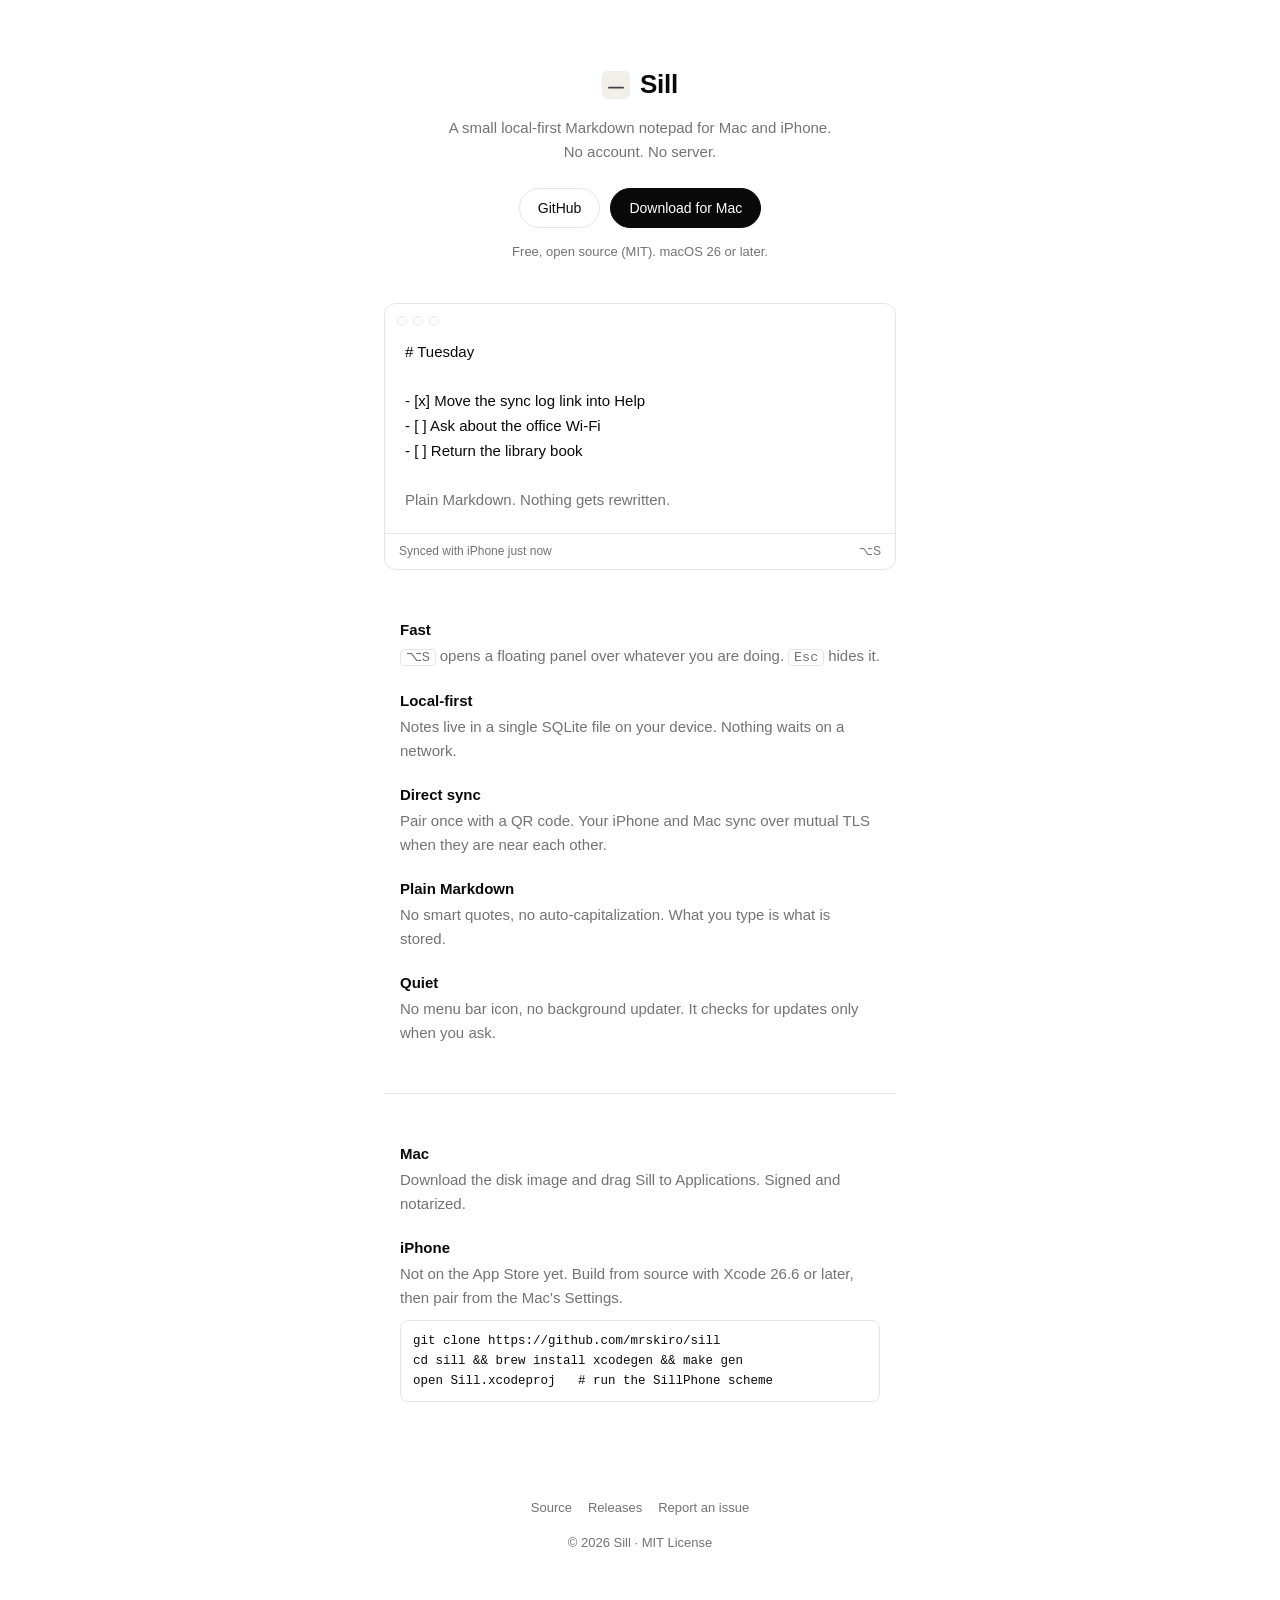
==== site/index.html @ 099921ef "site: add the landing page and publish it with GitHub Pages A single static page under site/ (no JS," ====
<!doctype html>
<html lang="en">
<head>
<meta charset="utf-8">
<meta name="viewport" content="width=device-width, initial-scale=1">
<title>Sill — Local-first Markdown notes for Mac and iPhone</title>
<meta name="description" content="A small local-first Markdown notepad for Mac and iPhone. No account, no server. Your devices sync directly when they are near each other.">
<meta property="og:title" content="Sill">
<meta property="og:description" content="A small local-first Markdown notepad for Mac and iPhone. No account, no server.">
<meta property="og:type" content="website">
<link rel="icon" href="data:image/svg+xml,%3Csvg xmlns='http://www.w3.org/2000/svg' viewBox='0 0 64 64'%3E%3Crect width='64' height='64' rx='14' fill='%23F4F3EF'/%3E%3Crect x='14' y='36' width='36' height='4' rx='1' fill='%23404046'/%3E%3C/svg%3E">
<style>
  :root {
    color-scheme: light dark;
    --bg: #FFFFFF;
    --ink: #0A0A0A;
    --muted: #737373;
    --line: #E5E5E5;
    --button: #0A0A0A;
    --button-ink: #FFFFFF;
    --mark-ground: #F0EFEA;
    --mark-bar: #404046;
  }
  @media (prefers-color-scheme: dark) {
    :root {
      --bg: #0A0A0A;
      --ink: #F5F5F5;
      --muted: #8A8A8A;
      --line: #262626;
      --button: #F5F5F5;
      --button-ink: #0A0A0A;
      --mark-ground: #232326;
      --mark-bar: #EDEDF2;
    }
  }

  * { box-sizing: border-box; }
  body {
    margin: 0;
    padding: 64px 24px 48px;
    font-family: -apple-system, BlinkMacSystemFont, "SF Pro Text", "Helvetica Neue", Helvetica, Arial, sans-serif;
    font-size: 15px;
    line-height: 1.6;
    color: var(--ink);
    background: var(--bg);
    -webkit-font-smoothing: antialiased;
  }
  a { color: inherit; }
  main { max-width: 32rem; margin: 0 auto; }
  kbd {
    font-family: ui-monospace, "SF Mono", Menlo, monospace;
    font-size: 0.9em;
    padding: 0 0.35em;
    border: 1px solid var(--line);
    border-radius: 4px;
    white-space: nowrap;
  }

  .brand { display: flex; align-items: center; justify-content: center; gap: 10px; font-size: 26px; font-weight: 600; letter-spacing: -0.01em; }
  .mark { width: 28px; height: 28px; }
  .tagline { text-align: center; color: var(--muted); margin: 10px 0 24px; }

  .actions { display: flex; justify-content: center; gap: 10px; flex-wrap: wrap; }
  .button {
    display: inline-block; padding: 8px 18px; border-radius: 999px;
    font-weight: 500; text-decoration: none; font-size: 14px;
    background: var(--button); color: var(--button-ink); border: 1px solid var(--button);
  }
  .button.ghost { background: transparent; color: var(--ink); border-color: var(--line); }
  .fine { text-align: center; color: var(--muted); font-size: 13px; margin: 14px 0 0; }

  /* An illustration of the floating panel, not a screenshot. */
  .panel { margin: 40px 0 48px; border: 1px solid var(--line); border-radius: 12px; overflow: hidden; }
  .panel-bar { display: flex; gap: 6px; padding: 12px 12px 0; }
  .panel-bar i { width: 10px; height: 10px; border-radius: 50%; border: 1px solid var(--line); }
  .panel-body { padding: 14px 20px 20px; white-space: pre-wrap; line-height: 1.65; }
  .panel-body .dim { color: var(--muted); }
  .panel-foot { display: flex; justify-content: space-between; padding: 8px 14px; border-top: 1px solid var(--line); font-size: 12px; color: var(--muted); }

  .features { margin: 0; padding: 0 16px; }
  .features dt { font-weight: 600; margin-top: 20px; }
  .features dd { margin: 2px 0 0; color: var(--muted); }

  hr { border: 0; border-top: 1px solid var(--line); margin: 48px 0; }

  .get dt { font-weight: 600; margin-top: 20px; }
  .get dd { margin: 2px 0 0; color: var(--muted); }
  .get { padding: 0 16px; }
  pre {
    margin: 10px 0 0; padding: 10px 12px; border: 1px solid var(--line); border-radius: 8px;
    font-family: ui-monospace, "SF Mono", Menlo, monospace; font-size: 12.5px; line-height: 1.6;
    color: var(--ink); overflow-x: auto;
  }

  footer { margin-top: 96px; text-align: center; font-size: 13px; color: var(--muted); }
  footer nav { display: flex; flex-wrap: wrap; justify-content: center; gap: 6px 16px; }
  footer a { text-decoration: none; }
  footer a:hover { text-decoration: underline; }
  footer p { margin: 14px 0 0; }
</style>
</head>
<body>
<main>
  <div class="brand">
    <svg class="mark" viewBox="0 0 64 64" aria-hidden="true">
      <rect width="64" height="64" rx="14" fill="var(--mark-ground)" stroke="var(--line)"/>
      <rect x="14" y="36" width="36" height="4" rx="1" fill="var(--mark-bar)"/>
    </svg>
    Sill
  </div>
  <p class="tagline">A small local-first Markdown notepad for Mac and iPhone.<br>No account. No server.</p>
  <div class="actions">
    <a class="button ghost" href="https://github.com/mrskiro/sill">GitHub</a>
    <a class="button" href="https://github.com/mrskiro/sill/releases/latest">Download for Mac</a>
  </div>
  <p class="fine">Free, open source (MIT). macOS 26 or later.</p>

  <div class="panel" aria-hidden="true">
    <div class="panel-bar"><i></i><i></i><i></i></div>
    <div class="panel-body"># Tuesday

- [x] Move the sync log link into Help
- [ ] Ask about the office Wi-Fi
- [ ] Return the library book

<span class="dim">Plain Markdown. Nothing gets rewritten.</span></div>
    <div class="panel-foot"><span>Synced with iPhone just now</span><span>⌥S</span></div>
  </div>

  <dl class="features">
    <dt>Fast</dt>
    <dd><kbd>⌥S</kbd> opens a floating panel over whatever you are doing. <kbd>Esc</kbd> hides it.</dd>
    <dt>Local-first</dt>
    <dd>Notes live in a single SQLite file on your device. Nothing waits on a network.</dd>
    <dt>Direct sync</dt>
    <dd>Pair once with a QR code. Your iPhone and Mac sync over mutual TLS when they are near each other.</dd>
    <dt>Plain Markdown</dt>
    <dd>No smart quotes, no auto-capitalization. What you type is what is stored.</dd>
    <dt>Quiet</dt>
    <dd>No menu bar icon, no background updater. It checks for updates only when you ask.</dd>
  </dl>

  <hr>

  <dl class="get">
    <dt>Mac</dt>
    <dd>Download the disk image and drag Sill to Applications. Signed and notarized.</dd>
    <dt>iPhone</dt>
    <dd>Not on the App Store yet. Build from source with Xcode 26.6 or later, then pair from the Mac's Settings.
      <pre>git clone https://github.com/mrskiro/sill
cd sill &amp;&amp; brew install xcodegen &amp;&amp; make gen
open Sill.xcodeproj   # run the SillPhone scheme</pre>
    </dd>
  </dl>

  <footer>
    <nav>
      <a href="https://github.com/mrskiro/sill">Source</a>
      <a href="https://github.com/mrskiro/sill/releases">Releases</a>
      <a href="https://github.com/mrskiro/sill/issues/new/choose">Report an issue</a>
    </nav>
    <p>© 2026 Sill · MIT License</p>
  </footer>
</main>
</body>
</html>
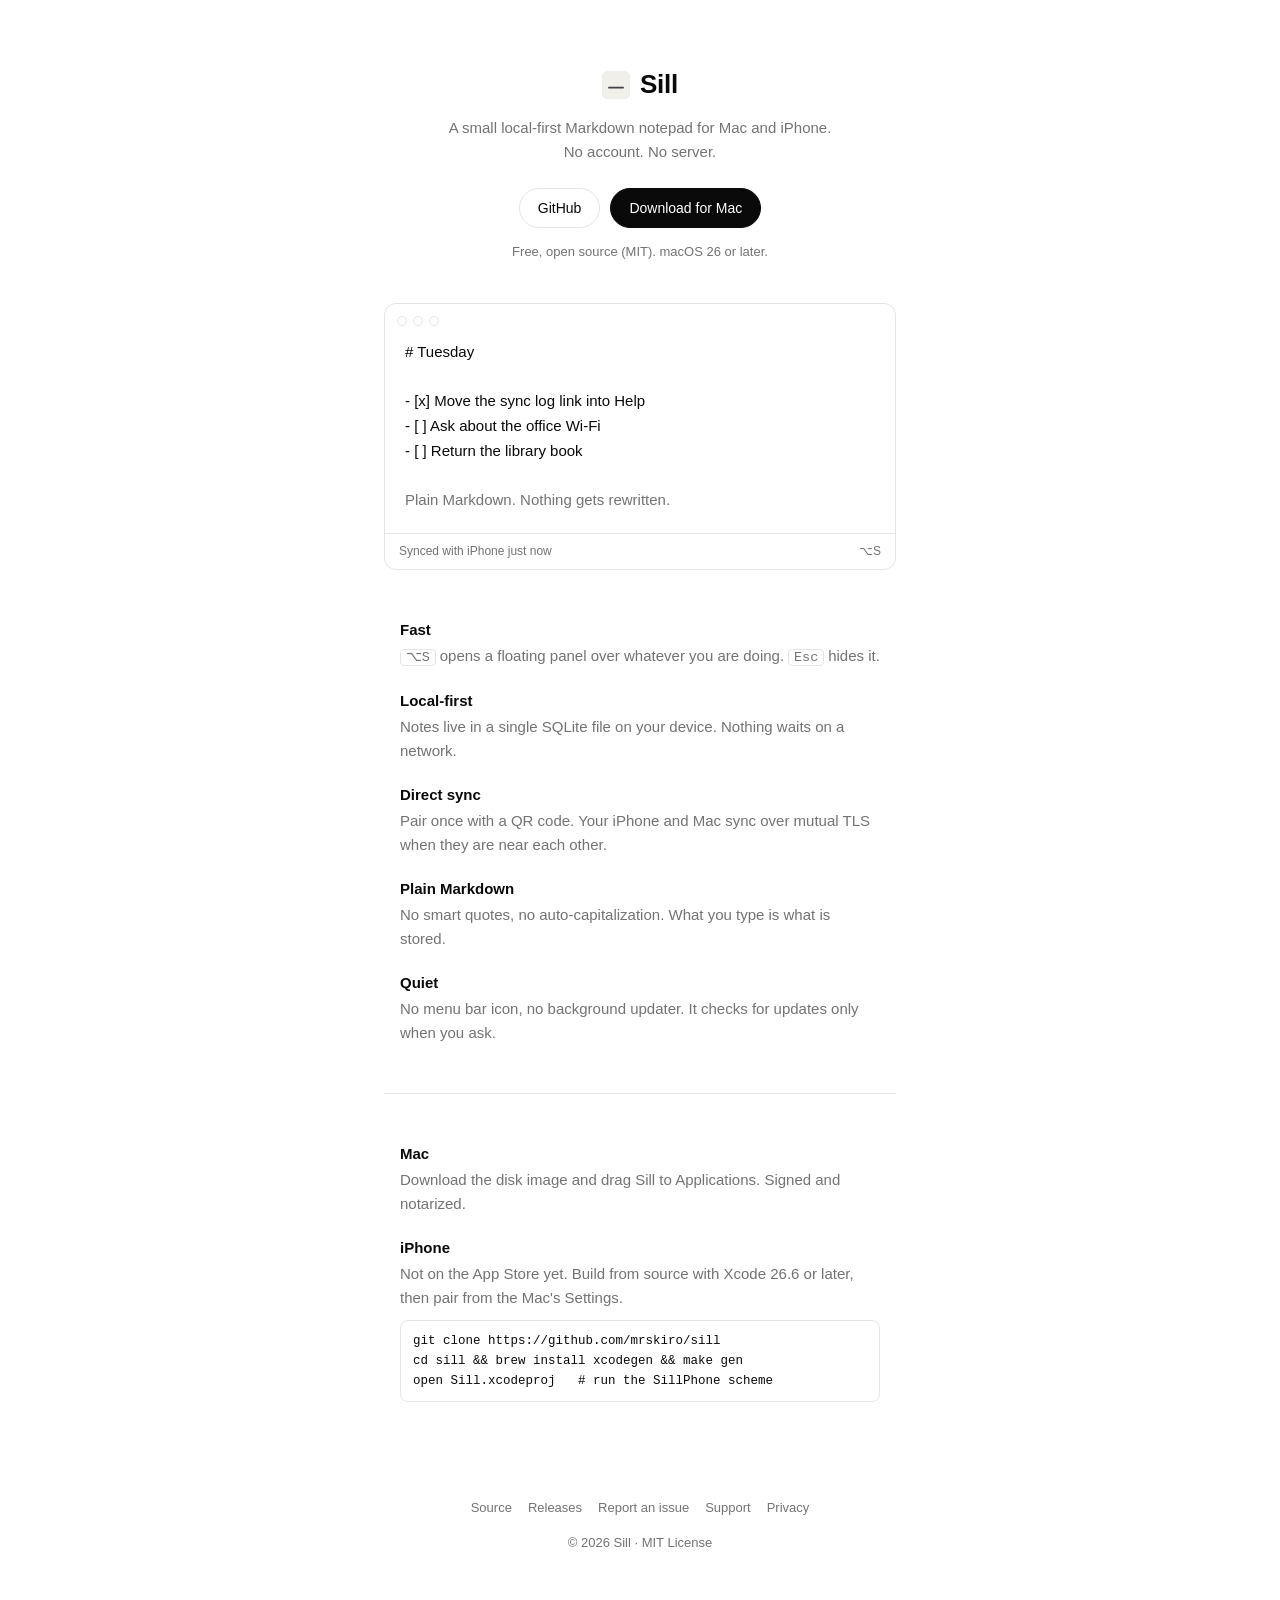
==== commit 5610e586: "site: add the privacy policy and support pages, link them from both apps App Store review needs a pr" ====
--- a/site/index.html
+++ b/site/index.html
@@ -8,96 +8,9 @@
 <meta property="og:title" content="Sill">
 <meta property="og:description" content="A small local-first Markdown notepad for Mac and iPhone. No account, no server.">
 <meta property="og:type" content="website">
-<link rel="icon" href="data:image/svg+xml,%3Csvg xmlns='http://www.w3.org/2000/svg' viewBox='0 0 64 64'%3E%3Crect width='64' height='64' rx='14' fill='%23F4F3EF'/%3E%3Crect x='14' y='36' width='36' height='4' rx='1' fill='%23404046'/%3E%3C/svg%3E">
-<style>
-  :root {
-    color-scheme: light dark;
-    --bg: #FFFFFF;
-    --ink: #0A0A0A;
-    --muted: #737373;
-    --line: #E5E5E5;
-    --button: #0A0A0A;
-    --button-ink: #FFFFFF;
-    --mark-ground: #F0EFEA;
-    --mark-bar: #404046;
-  }
-  @media (prefers-color-scheme: dark) {
-    :root {
-      --bg: #0A0A0A;
-      --ink: #F5F5F5;
-      --muted: #8A8A8A;
-      --line: #262626;
-      --button: #F5F5F5;
-      --button-ink: #0A0A0A;
-      --mark-ground: #232326;
-      --mark-bar: #EDEDF2;
-    }
-  }
-
-  * { box-sizing: border-box; }
-  body {
-    margin: 0;
-    padding: 64px 24px 48px;
-    font-family: -apple-system, BlinkMacSystemFont, "SF Pro Text", "Helvetica Neue", Helvetica, Arial, sans-serif;
-    font-size: 15px;
-    line-height: 1.6;
-    color: var(--ink);
-    background: var(--bg);
-    -webkit-font-smoothing: antialiased;
-  }
-  a { color: inherit; }
-  main { max-width: 32rem; margin: 0 auto; }
-  kbd {
-    font-family: ui-monospace, "SF Mono", Menlo, monospace;
-    font-size: 0.9em;
-    padding: 0 0.35em;
-    border: 1px solid var(--line);
-    border-radius: 4px;
-    white-space: nowrap;
-  }
-
-  .brand { display: flex; align-items: center; justify-content: center; gap: 10px; font-size: 26px; font-weight: 600; letter-spacing: -0.01em; }
-  .mark { width: 28px; height: 28px; }
-  .tagline { text-align: center; color: var(--muted); margin: 10px 0 24px; }
-
-  .actions { display: flex; justify-content: center; gap: 10px; flex-wrap: wrap; }
-  .button {
-    display: inline-block; padding: 8px 18px; border-radius: 999px;
-    font-weight: 500; text-decoration: none; font-size: 14px;
-    background: var(--button); color: var(--button-ink); border: 1px solid var(--button);
-  }
-  .button.ghost { background: transparent; color: var(--ink); border-color: var(--line); }
-  .fine { text-align: center; color: var(--muted); font-size: 13px; margin: 14px 0 0; }
-
-  /* An illustration of the floating panel, not a screenshot. */
-  .panel { margin: 40px 0 48px; border: 1px solid var(--line); border-radius: 12px; overflow: hidden; }
-  .panel-bar { display: flex; gap: 6px; padding: 12px 12px 0; }
-  .panel-bar i { width: 10px; height: 10px; border-radius: 50%; border: 1px solid var(--line); }
-  .panel-body { padding: 14px 20px 20px; white-space: pre-wrap; line-height: 1.65; }
-  .panel-body .dim { color: var(--muted); }
-  .panel-foot { display: flex; justify-content: space-between; padding: 8px 14px; border-top: 1px solid var(--line); font-size: 12px; color: var(--muted); }
-
-  .features { margin: 0; padding: 0 16px; }
-  .features dt { font-weight: 600; margin-top: 20px; }
-  .features dd { margin: 2px 0 0; color: var(--muted); }
-
-  hr { border: 0; border-top: 1px solid var(--line); margin: 48px 0; }
-
-  .get dt { font-weight: 600; margin-top: 20px; }
-  .get dd { margin: 2px 0 0; color: var(--muted); }
-  .get { padding: 0 16px; }
-  pre {
-    margin: 10px 0 0; padding: 10px 12px; border: 1px solid var(--line); border-radius: 8px;
-    font-family: ui-monospace, "SF Mono", Menlo, monospace; font-size: 12.5px; line-height: 1.6;
-    color: var(--ink); overflow-x: auto;
-  }
-
-  footer { margin-top: 96px; text-align: center; font-size: 13px; color: var(--muted); }
-  footer nav { display: flex; flex-wrap: wrap; justify-content: center; gap: 6px 16px; }
-  footer a { text-decoration: none; }
-  footer a:hover { text-decoration: underline; }
-  footer p { margin: 14px 0 0; }
-</style>
+<link rel="icon" href="favicon.png" sizes="64x64" type="image/png">
+<link rel="apple-touch-icon" href="apple-touch-icon.png">
+<link rel="stylesheet" href="style.css">
 </head>
 <body>
 <main>
@@ -158,6 +71,8 @@
       <a href="https://github.com/mrskiro/sill">Source</a>
       <a href="https://github.com/mrskiro/sill/releases">Releases</a>
       <a href="https://github.com/mrskiro/sill/issues/new/choose">Report an issue</a>
+      <a href="support.html">Support</a>
+      <a href="privacy.html">Privacy</a>
     </nav>
     <p>© 2026 Sill · MIT License</p>
   </footer>
--- a/site/style.css
+++ b/site/style.css
@@ -0,0 +1,99 @@
+:root {
+  color-scheme: light dark;
+  --bg: #FFFFFF;
+  --ink: #0A0A0A;
+  --muted: #737373;
+  --line: #E5E5E5;
+  --button: #0A0A0A;
+  --button-ink: #FFFFFF;
+  --mark-ground: #F0EFEA;
+  --mark-bar: #404046;
+}
+@media (prefers-color-scheme: dark) {
+  :root {
+    --bg: #0A0A0A;
+    --ink: #F5F5F5;
+    --muted: #8A8A8A;
+    --line: #262626;
+    --button: #F5F5F5;
+    --button-ink: #0A0A0A;
+    --mark-ground: #232326;
+    --mark-bar: #EDEDF2;
+  }
+}
+
+* { box-sizing: border-box; }
+body {
+  margin: 0;
+  padding: 64px 24px 48px;
+  font-family: -apple-system, BlinkMacSystemFont, "SF Pro Text", "Helvetica Neue", Helvetica, Arial, sans-serif;
+  font-size: 15px;
+  line-height: 1.6;
+  color: var(--ink);
+  background: var(--bg);
+  -webkit-font-smoothing: antialiased;
+}
+a { color: inherit; }
+main { max-width: 32rem; margin: 0 auto; }
+kbd {
+  font-family: ui-monospace, "SF Mono", Menlo, monospace;
+  font-size: 0.9em;
+  padding: 0 0.35em;
+  border: 1px solid var(--line);
+  border-radius: 4px;
+  white-space: nowrap;
+}
+
+.brand { display: flex; align-items: center; justify-content: center; gap: 10px; font-size: 26px; font-weight: 600; letter-spacing: -0.01em; }
+.mark { width: 28px; height: 28px; }
+.tagline { text-align: center; color: var(--muted); margin: 10px 0 24px; }
+
+.actions { display: flex; justify-content: center; gap: 10px; flex-wrap: wrap; }
+.button {
+  display: inline-block; padding: 8px 18px; border-radius: 999px;
+  font-weight: 500; text-decoration: none; font-size: 14px;
+  background: var(--button); color: var(--button-ink); border: 1px solid var(--button);
+}
+.button.ghost { background: transparent; color: var(--ink); border-color: var(--line); }
+.fine { text-align: center; color: var(--muted); font-size: 13px; margin: 14px 0 0; }
+
+/* An illustration of the floating panel, not a screenshot. */
+.panel { margin: 40px 0 48px; border: 1px solid var(--line); border-radius: 12px; overflow: hidden; }
+.panel-bar { display: flex; gap: 6px; padding: 12px 12px 0; }
+.panel-bar i { width: 10px; height: 10px; border-radius: 50%; border: 1px solid var(--line); }
+.panel-body { padding: 14px 20px 20px; white-space: pre-wrap; line-height: 1.65; }
+.panel-body .dim { color: var(--muted); }
+.panel-foot { display: flex; justify-content: space-between; padding: 8px 14px; border-top: 1px solid var(--line); font-size: 12px; color: var(--muted); }
+
+.features { margin: 0; padding: 0 16px; }
+.features dt { font-weight: 600; margin-top: 20px; }
+.features dd { margin: 2px 0 0; color: var(--muted); }
+
+hr { border: 0; border-top: 1px solid var(--line); margin: 48px 0; }
+
+.get dt { font-weight: 600; margin-top: 20px; }
+.get dd { margin: 2px 0 0; color: var(--muted); }
+.get { padding: 0 16px; }
+pre {
+  margin: 10px 0 0; padding: 10px 12px; border: 1px solid var(--line); border-radius: 8px;
+  font-family: ui-monospace, "SF Mono", Menlo, monospace; font-size: 12.5px; line-height: 1.6;
+  color: var(--ink); overflow-x: auto;
+}
+
+footer { margin-top: 96px; text-align: center; font-size: 13px; color: var(--muted); }
+footer nav { display: flex; flex-wrap: wrap; justify-content: center; gap: 6px 16px; }
+footer a { text-decoration: none; }
+footer a:hover { text-decoration: underline; }
+footer p { margin: 14px 0 0; }
+
+/* Prose pages (privacy, support) */
+.prose h1 { font-size: 22px; margin: 40px 0 4px; letter-spacing: -0.01em; }
+.prose .updated { color: var(--muted); font-size: 13px; margin: 0 0 24px; }
+.prose h2 { font-size: 15px; font-weight: 600; margin: 28px 0 6px; }
+.prose p, .prose li { margin: 0 0 10px; color: var(--muted); }
+.prose ul { padding-left: 20px; margin: 0 0 10px; }
+.prose strong { color: var(--ink); font-weight: 600; }
+.prose a { color: var(--ink); }
+.back { display: inline-block; color: var(--muted); text-decoration: none; font-size: 13px; }
+.back:hover { text-decoration: underline; }
+code { font-family: ui-monospace, "SF Mono", Menlo, monospace; font-size: 0.9em; }
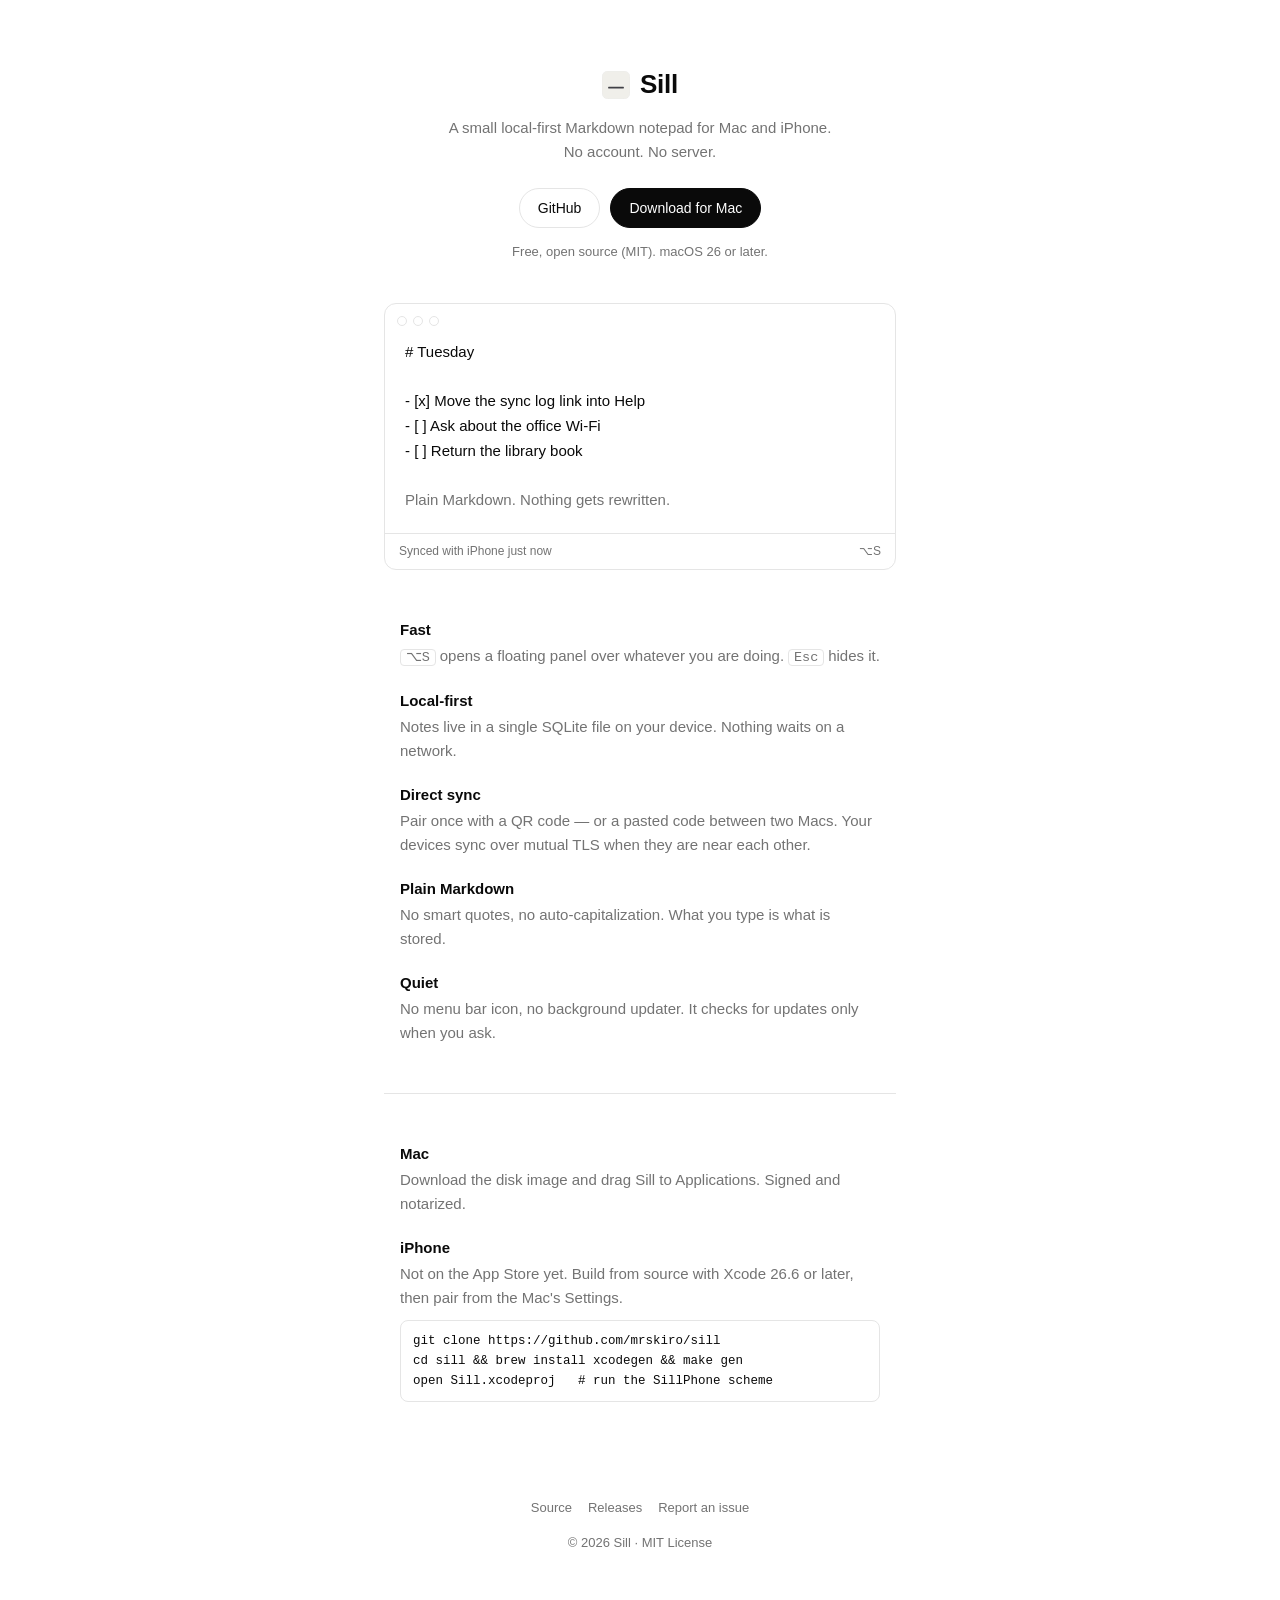
==== commit 387713da: "sync: let two Macs sync with each other A Mac was listener-only, so two of them could never meet: bo" ====
--- a/site/index.html
+++ b/site/index.html
@@ -10,7 +10,95 @@
 <meta property="og:type" content="website">
 <link rel="icon" href="favicon.png" sizes="64x64" type="image/png">
 <link rel="apple-touch-icon" href="apple-touch-icon.png">
-<link rel="stylesheet" href="style.css">
+<style>
+  :root {
+    color-scheme: light dark;
+    --bg: #FFFFFF;
+    --ink: #0A0A0A;
+    --muted: #737373;
+    --line: #E5E5E5;
+    --button: #0A0A0A;
+    --button-ink: #FFFFFF;
+    --mark-ground: #F0EFEA;
+    --mark-bar: #404046;
+  }
+  @media (prefers-color-scheme: dark) {
+    :root {
+      --bg: #0A0A0A;
+      --ink: #F5F5F5;
+      --muted: #8A8A8A;
+      --line: #262626;
+      --button: #F5F5F5;
+      --button-ink: #0A0A0A;
+      --mark-ground: #232326;
+      --mark-bar: #EDEDF2;
+    }
+  }
+
+  * { box-sizing: border-box; }
+  body {
+    margin: 0;
+    padding: 64px 24px 48px;
+    font-family: -apple-system, BlinkMacSystemFont, "SF Pro Text", "Helvetica Neue", Helvetica, Arial, sans-serif;
+    font-size: 15px;
+    line-height: 1.6;
+    color: var(--ink);
+    background: var(--bg);
+    -webkit-font-smoothing: antialiased;
+  }
+  a { color: inherit; }
+  main { max-width: 32rem; margin: 0 auto; }
+  kbd {
+    font-family: ui-monospace, "SF Mono", Menlo, monospace;
+    font-size: 0.9em;
+    padding: 0 0.35em;
+    border: 1px solid var(--line);
+    border-radius: 4px;
+    white-space: nowrap;
+  }
+
+  .brand { display: flex; align-items: center; justify-content: center; gap: 10px; font-size: 26px; font-weight: 600; letter-spacing: -0.01em; }
+  .mark { width: 28px; height: 28px; }
+  .tagline { text-align: center; color: var(--muted); margin: 10px 0 24px; }
+
+  .actions { display: flex; justify-content: center; gap: 10px; flex-wrap: wrap; }
+  .button {
+    display: inline-block; padding: 8px 18px; border-radius: 999px;
+    font-weight: 500; text-decoration: none; font-size: 14px;
+    background: var(--button); color: var(--button-ink); border: 1px solid var(--button);
+  }
+  .button.ghost { background: transparent; color: var(--ink); border-color: var(--line); }
+  .fine { text-align: center; color: var(--muted); font-size: 13px; margin: 14px 0 0; }
+
+  /* An illustration of the floating panel, not a screenshot. */
+  .panel { margin: 40px 0 48px; border: 1px solid var(--line); border-radius: 12px; overflow: hidden; }
+  .panel-bar { display: flex; gap: 6px; padding: 12px 12px 0; }
+  .panel-bar i { width: 10px; height: 10px; border-radius: 50%; border: 1px solid var(--line); }
+  .panel-body { padding: 14px 20px 20px; white-space: pre-wrap; line-height: 1.65; }
+  .panel-body .dim { color: var(--muted); }
+  .panel-foot { display: flex; justify-content: space-between; padding: 8px 14px; border-top: 1px solid var(--line); font-size: 12px; color: var(--muted); }
+
+  .features { margin: 0; padding: 0 16px; }
+  .features dt { font-weight: 600; margin-top: 20px; }
+  .features dd { margin: 2px 0 0; color: var(--muted); }
+
+  hr { border: 0; border-top: 1px solid var(--line); margin: 48px 0; }
+
+  .get dt { font-weight: 600; margin-top: 20px; }
+  .get dd { margin: 2px 0 0; color: var(--muted); }
+  .get { padding: 0 16px; }
+  pre {
+    margin: 10px 0 0; padding: 10px 12px; border: 1px solid var(--line); border-radius: 8px;
+    font-family: ui-monospace, "SF Mono", Menlo, monospace; font-size: 12.5px; line-height: 1.6;
+    color: var(--ink); overflow-x: auto;
+  }
+
+  footer { margin-top: 96px; text-align: center; font-size: 13px; color: var(--muted); }
+  footer nav { display: flex; flex-wrap: wrap; justify-content: center; gap: 6px 16px; }
+  footer a { text-decoration: none; }
+  footer a:hover { text-decoration: underline; }
+  footer p { margin: 14px 0 0; }
+</style>
 </head>
 <body>
 <main>
@@ -46,7 +134,8 @@
     <dt>Local-first</dt>
     <dd>Notes live in a single SQLite file on your device. Nothing waits on a network.</dd>
     <dt>Direct sync</dt>
-    <dd>Pair once with a QR code. Your iPhone and Mac sync over mutual TLS when they are near each other.</dd>
+    <dd>Pair once with a QR code — or a pasted code between two Macs. Your devices sync over mutual TLS when they
+      are near each other.</dd>
     <dt>Plain Markdown</dt>
     <dd>No smart quotes, no auto-capitalization. What you type is what is stored.</dd>
     <dt>Quiet</dt>
@@ -71,8 +160,6 @@
       <a href="https://github.com/mrskiro/sill">Source</a>
       <a href="https://github.com/mrskiro/sill/releases">Releases</a>
       <a href="https://github.com/mrskiro/sill/issues/new/choose">Report an issue</a>
-      <a href="support.html">Support</a>
-      <a href="privacy.html">Privacy</a>
     </nav>
     <p>© 2026 Sill · MIT License</p>
   </footer>
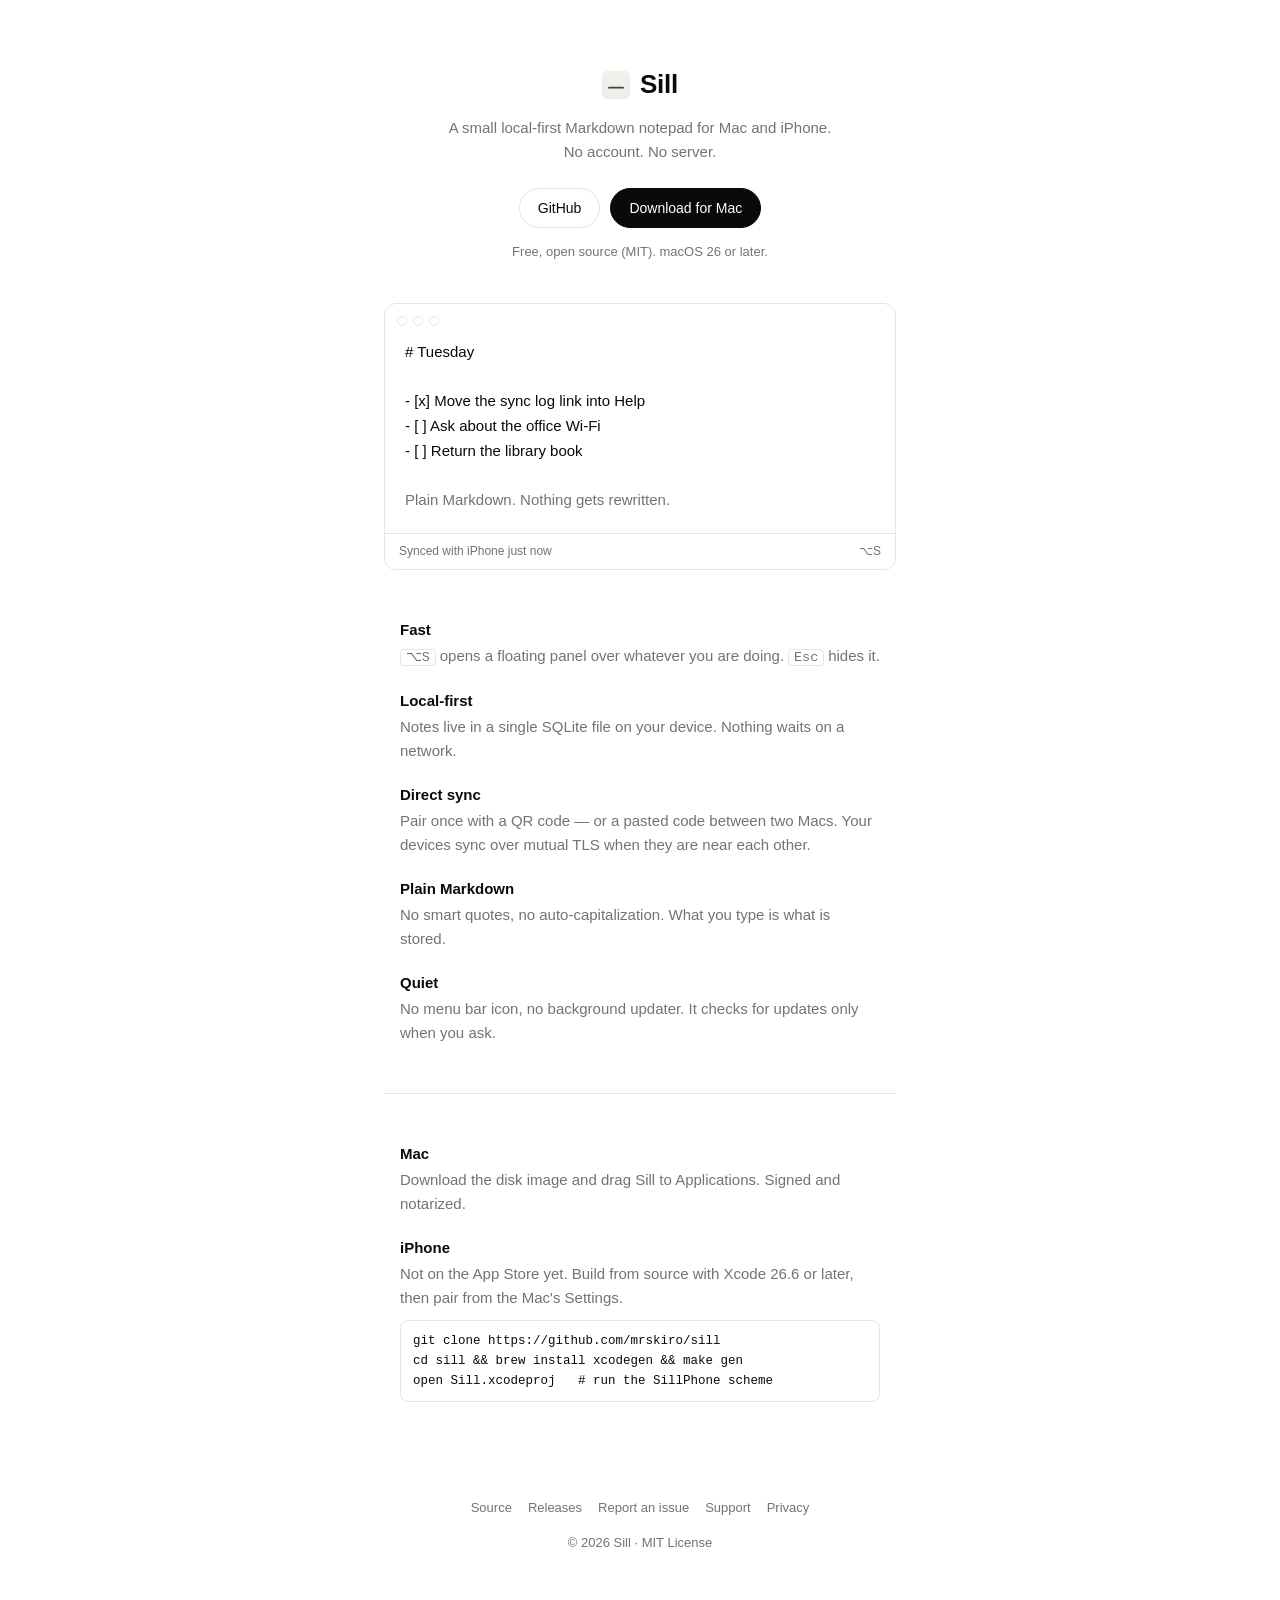
==== commit af0c9e7f: "sync: let two Macs sync with each other (#21)" ====
--- a/site/index.html
+++ b/site/index.html
@@ -10,95 +10,7 @@
 <meta property="og:type" content="website">
 <link rel="icon" href="favicon.png" sizes="64x64" type="image/png">
 <link rel="apple-touch-icon" href="apple-touch-icon.png">
-<style>
-  :root {
-    color-scheme: light dark;
-    --bg: #FFFFFF;
-    --ink: #0A0A0A;
-    --muted: #737373;
-    --line: #E5E5E5;
-    --button: #0A0A0A;
-    --button-ink: #FFFFFF;
-    --mark-ground: #F0EFEA;
-    --mark-bar: #404046;
-  }
-  @media (prefers-color-scheme: dark) {
-    :root {
-      --bg: #0A0A0A;
-      --ink: #F5F5F5;
-      --muted: #8A8A8A;
-      --line: #262626;
-      --button: #F5F5F5;
-      --button-ink: #0A0A0A;
-      --mark-ground: #232326;
-      --mark-bar: #EDEDF2;
-    }
-  }
-
-  * { box-sizing: border-box; }
-  body {
-    margin: 0;
-    padding: 64px 24px 48px;
-    font-family: -apple-system, BlinkMacSystemFont, "SF Pro Text", "Helvetica Neue", Helvetica, Arial, sans-serif;
-    font-size: 15px;
-    line-height: 1.6;
-    color: var(--ink);
-    background: var(--bg);
-    -webkit-font-smoothing: antialiased;
-  }
-  a { color: inherit; }
-  main { max-width: 32rem; margin: 0 auto; }
-  kbd {
-    font-family: ui-monospace, "SF Mono", Menlo, monospace;
-    font-size: 0.9em;
-    padding: 0 0.35em;
-    border: 1px solid var(--line);
-    border-radius: 4px;
-    white-space: nowrap;
-  }
-
-  .brand { display: flex; align-items: center; justify-content: center; gap: 10px; font-size: 26px; font-weight: 600; letter-spacing: -0.01em; }
-  .mark { width: 28px; height: 28px; }
-  .tagline { text-align: center; color: var(--muted); margin: 10px 0 24px; }
-
-  .actions { display: flex; justify-content: center; gap: 10px; flex-wrap: wrap; }
-  .button {
-    display: inline-block; padding: 8px 18px; border-radius: 999px;
-    font-weight: 500; text-decoration: none; font-size: 14px;
-    background: var(--button); color: var(--button-ink); border: 1px solid var(--button);
-  }
-  .button.ghost { background: transparent; color: var(--ink); border-color: var(--line); }
-  .fine { text-align: center; color: var(--muted); font-size: 13px; margin: 14px 0 0; }
-
-  /* An illustration of the floating panel, not a screenshot. */
-  .panel { margin: 40px 0 48px; border: 1px solid var(--line); border-radius: 12px; overflow: hidden; }
-  .panel-bar { display: flex; gap: 6px; padding: 12px 12px 0; }
-  .panel-bar i { width: 10px; height: 10px; border-radius: 50%; border: 1px solid var(--line); }
-  .panel-body { padding: 14px 20px 20px; white-space: pre-wrap; line-height: 1.65; }
-  .panel-body .dim { color: var(--muted); }
-  .panel-foot { display: flex; justify-content: space-between; padding: 8px 14px; border-top: 1px solid var(--line); font-size: 12px; color: var(--muted); }
-
-  .features { margin: 0; padding: 0 16px; }
-  .features dt { font-weight: 600; margin-top: 20px; }
-  .features dd { margin: 2px 0 0; color: var(--muted); }
-
-  hr { border: 0; border-top: 1px solid var(--line); margin: 48px 0; }
-
-  .get dt { font-weight: 600; margin-top: 20px; }
-  .get dd { margin: 2px 0 0; color: var(--muted); }
-  .get { padding: 0 16px; }
-  pre {
-    margin: 10px 0 0; padding: 10px 12px; border: 1px solid var(--line); border-radius: 8px;
-    font-family: ui-monospace, "SF Mono", Menlo, monospace; font-size: 12.5px; line-height: 1.6;
-    color: var(--ink); overflow-x: auto;
-  }
-
-  footer { margin-top: 96px; text-align: center; font-size: 13px; color: var(--muted); }
-  footer nav { display: flex; flex-wrap: wrap; justify-content: center; gap: 6px 16px; }
-  footer a { text-decoration: none; }
-  footer a:hover { text-decoration: underline; }
-  footer p { margin: 14px 0 0; }
-</style>
+<link rel="stylesheet" href="style.css">
 </head>
 <body>
 <main>
@@ -160,6 +72,8 @@
       <a href="https://github.com/mrskiro/sill">Source</a>
       <a href="https://github.com/mrskiro/sill/releases">Releases</a>
       <a href="https://github.com/mrskiro/sill/issues/new/choose">Report an issue</a>
+      <a href="support.html">Support</a>
+      <a href="privacy.html">Privacy</a>
     </nav>
     <p>© 2026 Sill · MIT License</p>
   </footer>
--- a/site/style.css
+++ b/site/style.css
@@ -0,0 +1,99 @@
+:root {
+  color-scheme: light dark;
+  --bg: #FFFFFF;
+  --ink: #0A0A0A;
+  --muted: #737373;
+  --line: #E5E5E5;
+  --button: #0A0A0A;
+  --button-ink: #FFFFFF;
+  --mark-ground: #F0EFEA;
+  --mark-bar: #404046;
+}
+@media (prefers-color-scheme: dark) {
+  :root {
+    --bg: #0A0A0A;
+    --ink: #F5F5F5;
+    --muted: #8A8A8A;
+    --line: #262626;
+    --button: #F5F5F5;
+    --button-ink: #0A0A0A;
+    --mark-ground: #232326;
+    --mark-bar: #EDEDF2;
+  }
+}
+
+* { box-sizing: border-box; }
+body {
+  margin: 0;
+  padding: 64px 24px 48px;
+  font-family: -apple-system, BlinkMacSystemFont, "SF Pro Text", "Helvetica Neue", Helvetica, Arial, sans-serif;
+  font-size: 15px;
+  line-height: 1.6;
+  color: var(--ink);
+  background: var(--bg);
+  -webkit-font-smoothing: antialiased;
+}
+a { color: inherit; }
+main { max-width: 32rem; margin: 0 auto; }
+kbd {
+  font-family: ui-monospace, "SF Mono", Menlo, monospace;
+  font-size: 0.9em;
+  padding: 0 0.35em;
+  border: 1px solid var(--line);
+  border-radius: 4px;
+  white-space: nowrap;
+}
+
+.brand { display: flex; align-items: center; justify-content: center; gap: 10px; font-size: 26px; font-weight: 600; letter-spacing: -0.01em; }
+.mark { width: 28px; height: 28px; }
+.tagline { text-align: center; color: var(--muted); margin: 10px 0 24px; }
+
+.actions { display: flex; justify-content: center; gap: 10px; flex-wrap: wrap; }
+.button {
+  display: inline-block; padding: 8px 18px; border-radius: 999px;
+  font-weight: 500; text-decoration: none; font-size: 14px;
+  background: var(--button); color: var(--button-ink); border: 1px solid var(--button);
+}
+.button.ghost { background: transparent; color: var(--ink); border-color: var(--line); }
+.fine { text-align: center; color: var(--muted); font-size: 13px; margin: 14px 0 0; }
+
+/* An illustration of the floating panel, not a screenshot. */
+.panel { margin: 40px 0 48px; border: 1px solid var(--line); border-radius: 12px; overflow: hidden; }
+.panel-bar { display: flex; gap: 6px; padding: 12px 12px 0; }
+.panel-bar i { width: 10px; height: 10px; border-radius: 50%; border: 1px solid var(--line); }
+.panel-body { padding: 14px 20px 20px; white-space: pre-wrap; line-height: 1.65; }
+.panel-body .dim { color: var(--muted); }
+.panel-foot { display: flex; justify-content: space-between; padding: 8px 14px; border-top: 1px solid var(--line); font-size: 12px; color: var(--muted); }
+
+.features { margin: 0; padding: 0 16px; }
+.features dt { font-weight: 600; margin-top: 20px; }
+.features dd { margin: 2px 0 0; color: var(--muted); }
+
+hr { border: 0; border-top: 1px solid var(--line); margin: 48px 0; }
+
+.get dt { font-weight: 600; margin-top: 20px; }
+.get dd { margin: 2px 0 0; color: var(--muted); }
+.get { padding: 0 16px; }
+pre {
+  margin: 10px 0 0; padding: 10px 12px; border: 1px solid var(--line); border-radius: 8px;
+  font-family: ui-monospace, "SF Mono", Menlo, monospace; font-size: 12.5px; line-height: 1.6;
+  color: var(--ink); overflow-x: auto;
+}
+
+footer { margin-top: 96px; text-align: center; font-size: 13px; color: var(--muted); }
+footer nav { display: flex; flex-wrap: wrap; justify-content: center; gap: 6px 16px; }
+footer a { text-decoration: none; }
+footer a:hover { text-decoration: underline; }
+footer p { margin: 14px 0 0; }
+
+/* Prose pages (privacy, support) */
+.prose h1 { font-size: 22px; margin: 40px 0 4px; letter-spacing: -0.01em; }
+.prose .updated { color: var(--muted); font-size: 13px; margin: 0 0 24px; }
+.prose h2 { font-size: 15px; font-weight: 600; margin: 28px 0 6px; }
+.prose p, .prose li { margin: 0 0 10px; color: var(--muted); }
+.prose ul { padding-left: 20px; margin: 0 0 10px; }
+.prose strong { color: var(--ink); font-weight: 600; }
+.prose a { color: var(--ink); }
+.back { display: inline-block; color: var(--muted); text-decoration: none; font-size: 13px; }
+.back:hover { text-decoration: underline; }
+code { font-family: ui-monospace, "SF Mono", Menlo, monospace; font-size: 0.9em; }
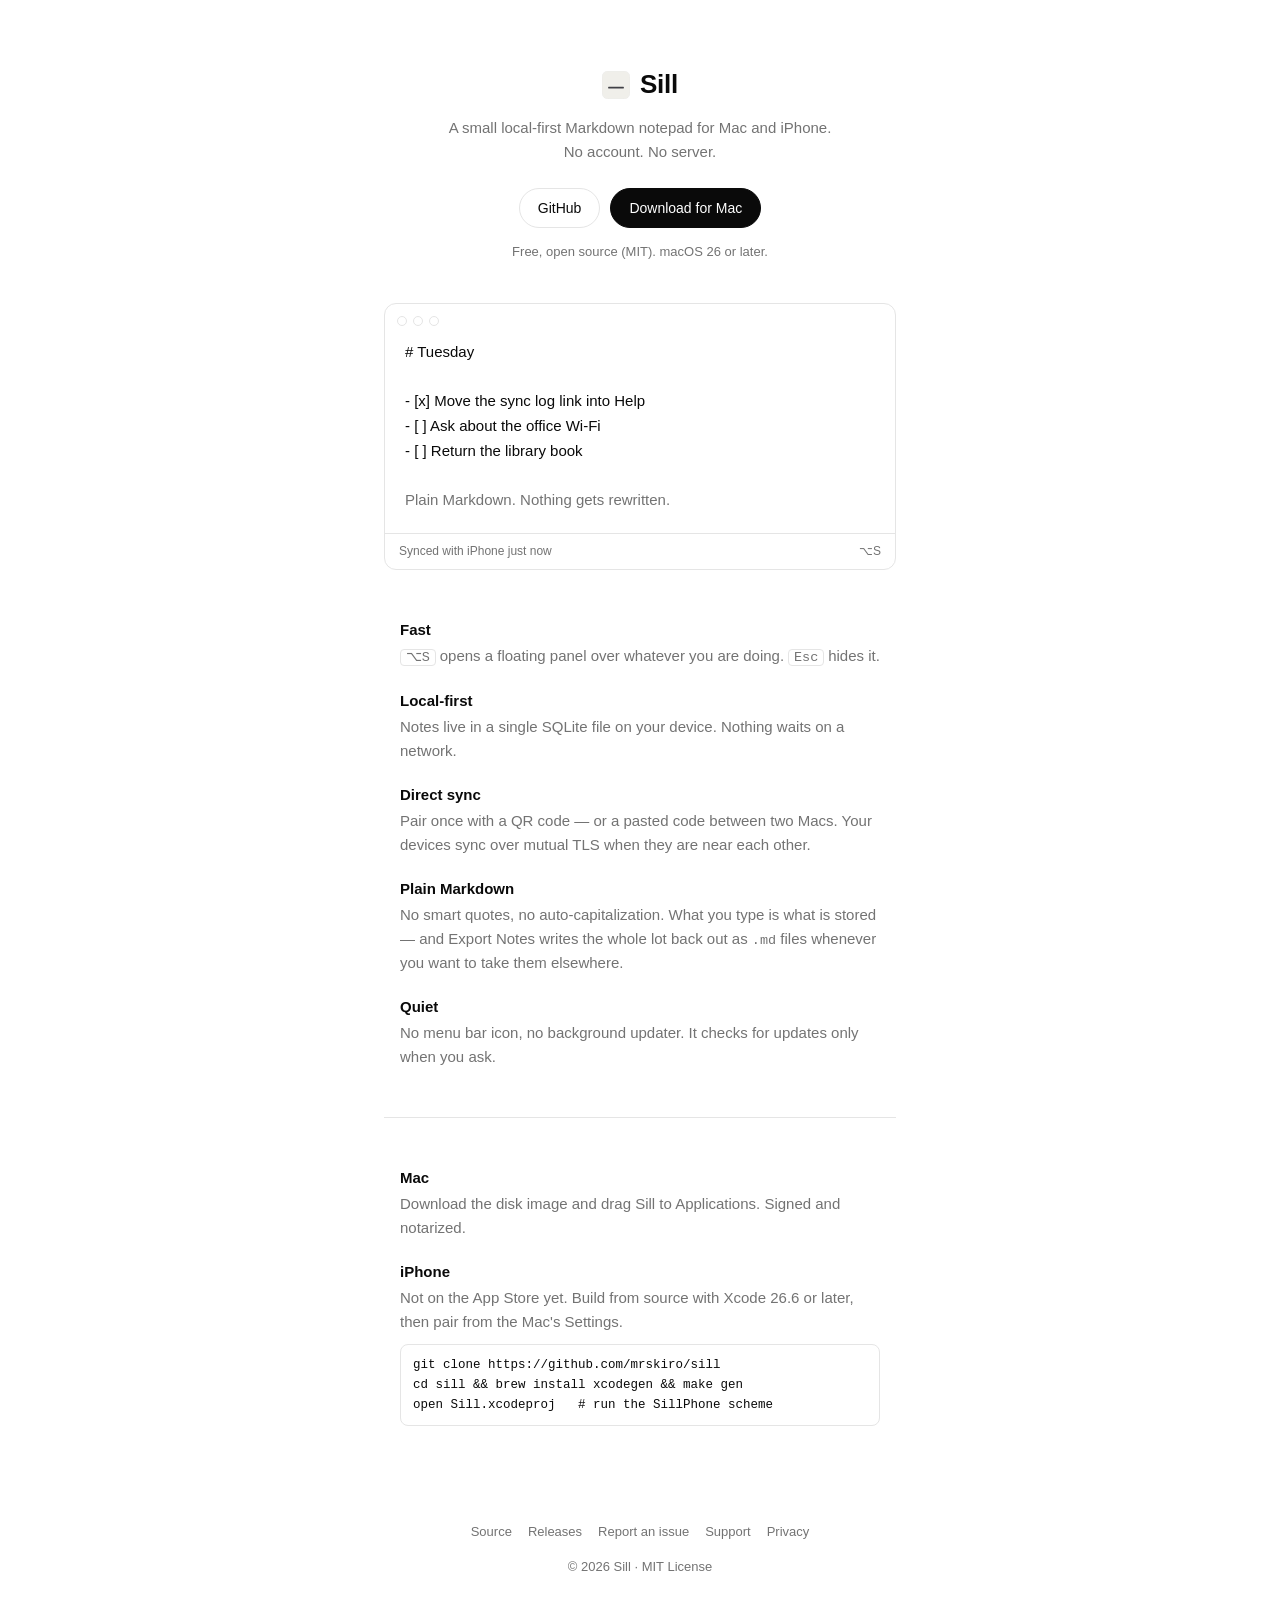
==== commit 5132917b: "feat(export): write the notes out as a folder of Markdown files Notes could be copied one at a time," ====
--- a/site/index.html
+++ b/site/index.html
@@ -49,7 +49,8 @@
     <dd>Pair once with a QR code — or a pasted code between two Macs. Your devices sync over mutual TLS when they
       are near each other.</dd>
     <dt>Plain Markdown</dt>
-    <dd>No smart quotes, no auto-capitalization. What you type is what is stored.</dd>
+    <dd>No smart quotes, no auto-capitalization. What you type is what is stored — and Export Notes writes the whole
+      lot back out as <code>.md</code> files whenever you want to take them elsewhere.</dd>
     <dt>Quiet</dt>
     <dd>No menu bar icon, no background updater. It checks for updates only when you ask.</dd>
   </dl>
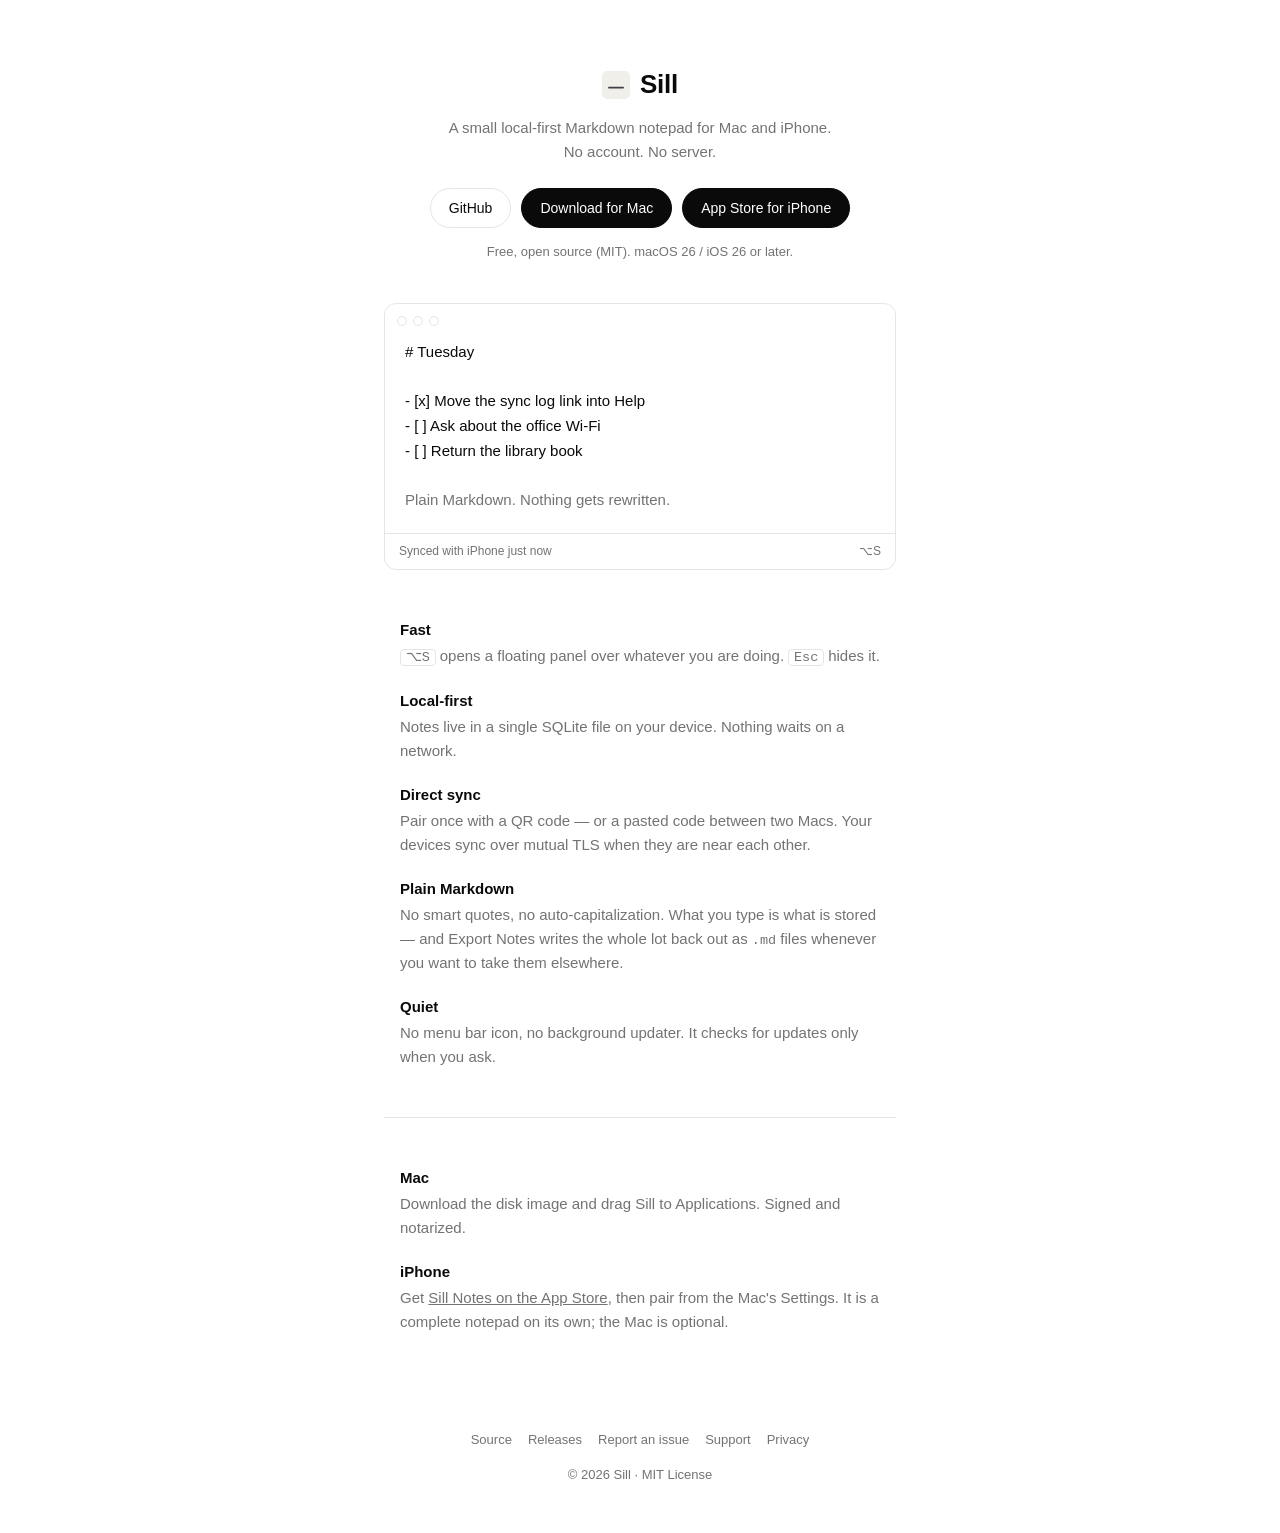
==== commit 431cc09f: "Point the site and READMEs at Sill Notes on the App Store 0.2.0 was approved and is live, so the bui" ====
--- a/site/index.html
+++ b/site/index.html
@@ -25,8 +25,9 @@
   <div class="actions">
     <a class="button ghost" href="https://github.com/mrskiro/sill">GitHub</a>
     <a class="button" href="https://github.com/mrskiro/sill/releases/latest">Download for Mac</a>
+    <a class="button" href="https://apps.apple.com/app/sill-notes/id6809280142">App Store for iPhone</a>
   </div>
-  <p class="fine">Free, open source (MIT). macOS 26 or later.</p>
+  <p class="fine">Free, open source (MIT). macOS 26 / iOS 26 or later.</p>
 
   <div class="panel" aria-hidden="true">
     <div class="panel-bar"><i></i><i></i><i></i></div>
@@ -61,11 +62,7 @@
     <dt>Mac</dt>
     <dd>Download the disk image and drag Sill to Applications. Signed and notarized.</dd>
     <dt>iPhone</dt>
-    <dd>Not on the App Store yet. Build from source with Xcode 26.6 or later, then pair from the Mac's Settings.
-      <pre>git clone https://github.com/mrskiro/sill
-cd sill &amp;&amp; brew install xcodegen &amp;&amp; make gen
-open Sill.xcodeproj   # run the SillPhone scheme</pre>
-    </dd>
+    <dd>Get <a href="https://apps.apple.com/app/sill-notes/id6809280142">Sill Notes on the App Store</a>, then pair from the Mac's Settings. It is a complete notepad on its own; the Mac is optional.</dd>
   </dl>
 
   <footer>
